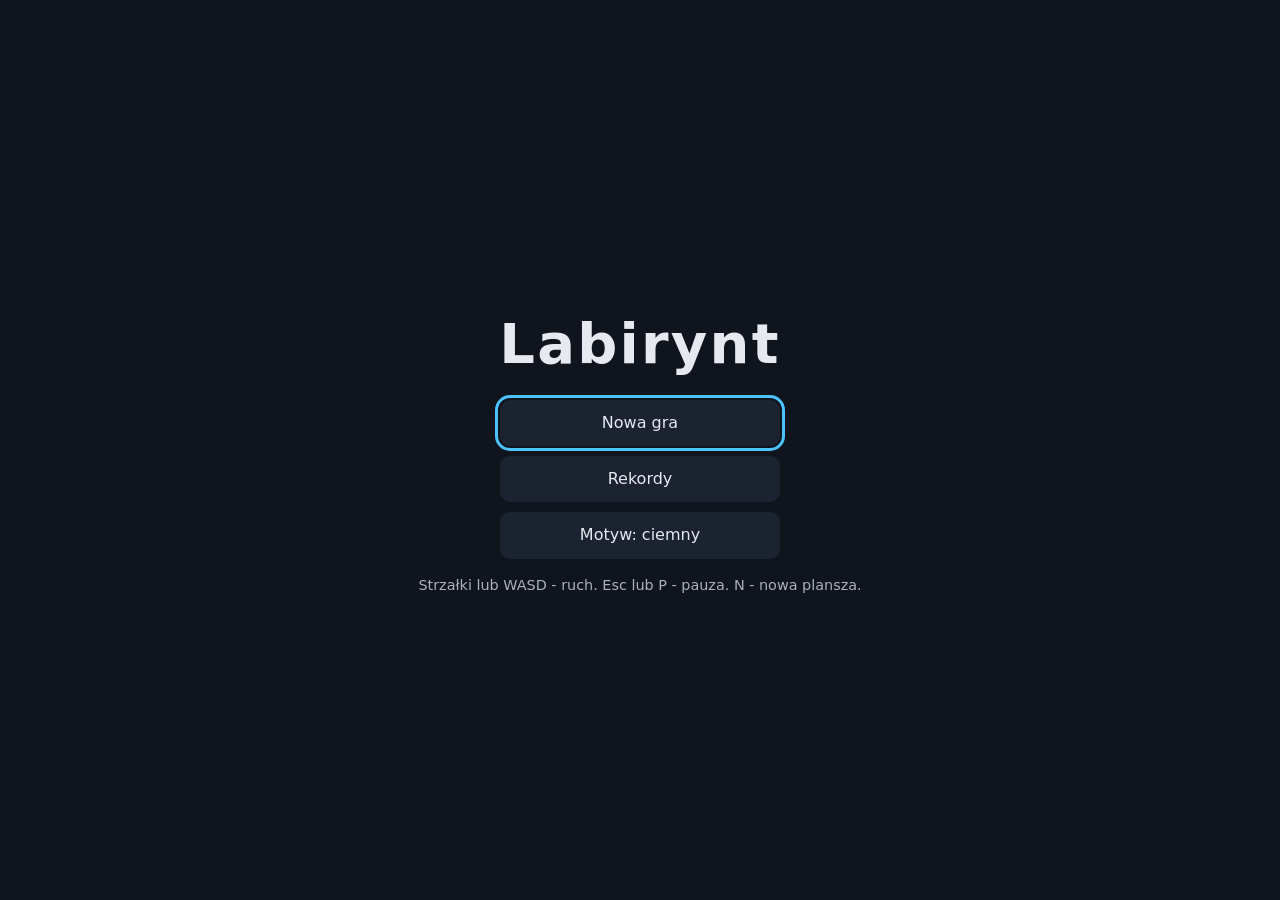
==== index.html @ 3259870e "Zaimplementuj grę Labirynt według specyfikacji Czysty JavaScript i Canvas 2D, bez zależności i bez k" ====
<!DOCTYPE html>
<html lang="pl" data-theme="dark">
<head>
  <meta charset="utf-8">
  <meta name="viewport" content="width=device-width, initial-scale=1, viewport-fit=cover">
  <title>Labirynt</title>
  <link rel="stylesheet" href="css/style.css">
</head>
<body>
  <main class="app">
    <section class="screen" data-screen="menu">
      <h1 class="title">Labirynt</h1>
      <div class="menu">
        <button type="button" data-action="newGame" data-autofocus>Nowa gra</button>
        <button type="button" data-action="continue" id="continue-btn" hidden>Kontynuuj</button>
        <button type="button" data-action="records">Rekordy</button>
        <button type="button" data-action="toggleTheme" id="theme-btn">Motyw: ciemny</button>
      </div>
      <p class="hint">Strzałki lub WASD - ruch. Esc lub P - pauza. N - nowa plansza.</p>
    </section>

    <section class="screen" data-screen="game" hidden>
      <header class="hud">
        <span>Poziom <strong id="hud-level">1</strong></span>
        <span>Czas <strong id="hud-time">0:00.0</strong></span>
        <span>Ruchy <strong id="hud-moves">0</strong></span>
        <span class="hud-buttons">
          <button type="button" data-action="pause">Pauza</button>
          <button type="button" data-action="restart">Restart</button>
          <button type="button" data-action="newMaze">Nowa plansza</button>
        </span>
      </header>
      <div class="board-wrap" id="board-wrap">
        <canvas id="board" aria-label="Plansza labiryntu"></canvas>
        <div class="overlay" id="pause-overlay" hidden>
          <p class="overlay-title">Pauza</p>
          <button type="button" data-action="resume" id="resume-btn">Wznów</button>
          <button type="button" data-action="menu">Menu</button>
        </div>
      </div>
      <div class="dpad" id="dpad" aria-hidden="true">
        <button type="button" tabindex="-1" data-dir="up" class="dpad-up">&#9650;</button>
        <button type="button" tabindex="-1" data-dir="left" class="dpad-left">&#9664;</button>
        <button type="button" tabindex="-1" data-dir="down" class="dpad-down">&#9660;</button>
        <button type="button" tabindex="-1" data-dir="right" class="dpad-right">&#9654;</button>
      </div>
    </section>

    <section class="screen" data-screen="done" hidden>
      <h2>Poziom <span id="done-level">1</span> ukończony</h2>
      <dl class="stats">
        <dt>Czas</dt>
        <dd id="done-time">0:00.0</dd>
        <dt>Ruchy</dt>
        <dd id="done-moves">0</dd>
      </dl>
      <p class="record" id="done-record" hidden></p>
      <div class="menu">
        <button type="button" data-action="next" data-autofocus>Dalej</button>
        <button type="button" data-action="menu">Menu</button>
      </div>
    </section>

    <section class="screen" data-screen="records" hidden>
      <h2>Rekordy</h2>
      <table class="records" id="records-table" hidden>
        <thead>
          <tr><th>Poziom</th><th>Najlepszy czas</th><th>Najmniej ruchów</th></tr>
        </thead>
        <tbody id="records-body"></tbody>
      </table>
      <p class="hint" id="records-empty">Brak rekordów.</p>
      <div class="menu">
        <button type="button" data-action="back" data-autofocus>Wróć</button>
        <button type="button" data-action="clearRecords">Wyczyść rekordy</button>
      </div>
    </section>
  </main>

  <script src="js/rng.js"></script>
  <script src="js/maze.js"></script>
  <script src="js/game.js"></script>
  <script src="js/storage.js"></script>
  <script src="js/input.js"></script>
  <script src="js/render.js"></script>
  <script src="js/ui.js"></script>
  <script src="js/main.js"></script>
</body>
</html>
---- css/style.css ----
:root {
  --bg: #10141c;
  --fg: #e6e9ef;
  --muted: #a9b1c1;
  --accent: #4cc2ff;
  --panel: #1b2230;
  --overlay: rgba(16, 20, 28, 0.88);
}

:root[data-theme="light"] {
  --bg: #f7f7f4;
  --fg: #1d2330;
  --muted: #4a5263;
  --accent: #0a66c2;
  --panel: #e7e8e3;
  --overlay: rgba(247, 247, 244, 0.92);
}

* {
  box-sizing: border-box;
}

[hidden] {
  display: none !important;
}

html,
body {
  margin: 0;
  height: 100%;
}

body {
  background: var(--bg);
  color: var(--fg);
  font: 16px/1.4 system-ui, -apple-system, "Segoe UI", Roboto, sans-serif;
  overflow: hidden;
  -webkit-user-select: none;
  user-select: none;
  -webkit-tap-highlight-color: transparent;
}

.app {
  height: 100vh;
  height: 100dvh;
  padding: 12px;
  display: flex;
  flex-direction: column;
}

.screen {
  flex: 1;
  min-height: 0;
  display: flex;
  flex-direction: column;
  align-items: center;
  justify-content: center;
  gap: 16px;
}

.title {
  margin: 0;
  font-size: clamp(2rem, 9vw, 3.5rem);
  letter-spacing: 0.04em;
}

h2 {
  margin: 0;
}

.menu {
  display: flex;
  flex-direction: column;
  gap: 10px;
  width: min(280px, 100%);
}

button {
  font: inherit;
  color: var(--fg);
  background: var(--panel);
  border: 2px solid transparent;
  border-radius: 10px;
  padding: 10px 16px;
  cursor: pointer;
}

button:hover {
  border-color: var(--muted);
}

button:focus-visible {
  outline: 3px solid var(--accent);
  outline-offset: 2px;
}

.hint {
  margin: 0;
  color: var(--muted);
  font-size: 0.9rem;
  text-align: center;
}

.screen[data-screen="game"] {
  justify-content: flex-start;
  gap: 8px;
}

.hud {
  width: 100%;
  display: flex;
  flex-wrap: wrap;
  align-items: center;
  justify-content: space-between;
  gap: 6px 14px;
  font-variant-numeric: tabular-nums;
}

.hud-buttons {
  display: flex;
  gap: 6px;
}

.hud-buttons button {
  padding: 6px 10px;
  font-size: 0.9rem;
}

.board-wrap {
  position: relative;
  flex: 1;
  min-height: 0;
  width: 100%;
  display: flex;
  align-items: center;
  justify-content: center;
}

#board {
  display: block;
  touch-action: none;
}

.board-error {
  max-width: 32ch;
  text-align: center;
  color: var(--muted);
}

.overlay {
  position: absolute;
  inset: 0;
  display: flex;
  flex-direction: column;
  align-items: center;
  justify-content: center;
  gap: 10px;
  background: var(--overlay);
}

.overlay-title {
  margin: 0 0 6px;
  font-size: 1.6rem;
  font-weight: 700;
}

.dpad {
  display: none;
  grid-template-columns: repeat(3, 64px);
  grid-template-rows: repeat(2, 56px);
  gap: 6px;
  padding-bottom: env(safe-area-inset-bottom);
  touch-action: none;
}

.dpad button {
  padding: 0;
  font-size: 1.3rem;
}

.dpad-up { grid-column: 2; grid-row: 1; }
.dpad-left { grid-column: 1; grid-row: 2; }
.dpad-down { grid-column: 2; grid-row: 2; }
.dpad-right { grid-column: 3; grid-row: 2; }

@media (pointer: coarse) {
  .dpad {
    display: grid;
  }
}

.stats {
  display: grid;
  grid-template-columns: auto auto;
  gap: 4px 16px;
  margin: 0;
  font-size: 1.2rem;
  font-variant-numeric: tabular-nums;
}

.stats dt {
  color: var(--muted);
}

.stats dd {
  margin: 0;
  font-weight: 700;
}

.record {
  margin: 0;
  color: var(--accent);
  font-weight: 700;
}

.screen[data-screen="records"] {
  justify-content: flex-start;
  overflow-y: auto;
}

.records {
  border-collapse: collapse;
  font-variant-numeric: tabular-nums;
}

.records th,
.records td {
  padding: 6px 12px;
  text-align: right;
  border-bottom: 1px solid var(--panel);
}

.records th {
  color: var(--muted);
  font-weight: 600;
}

@media (prefers-reduced-motion: reduce) {
  * {
    transition: none !important;
    animation: none !important;
  }
}
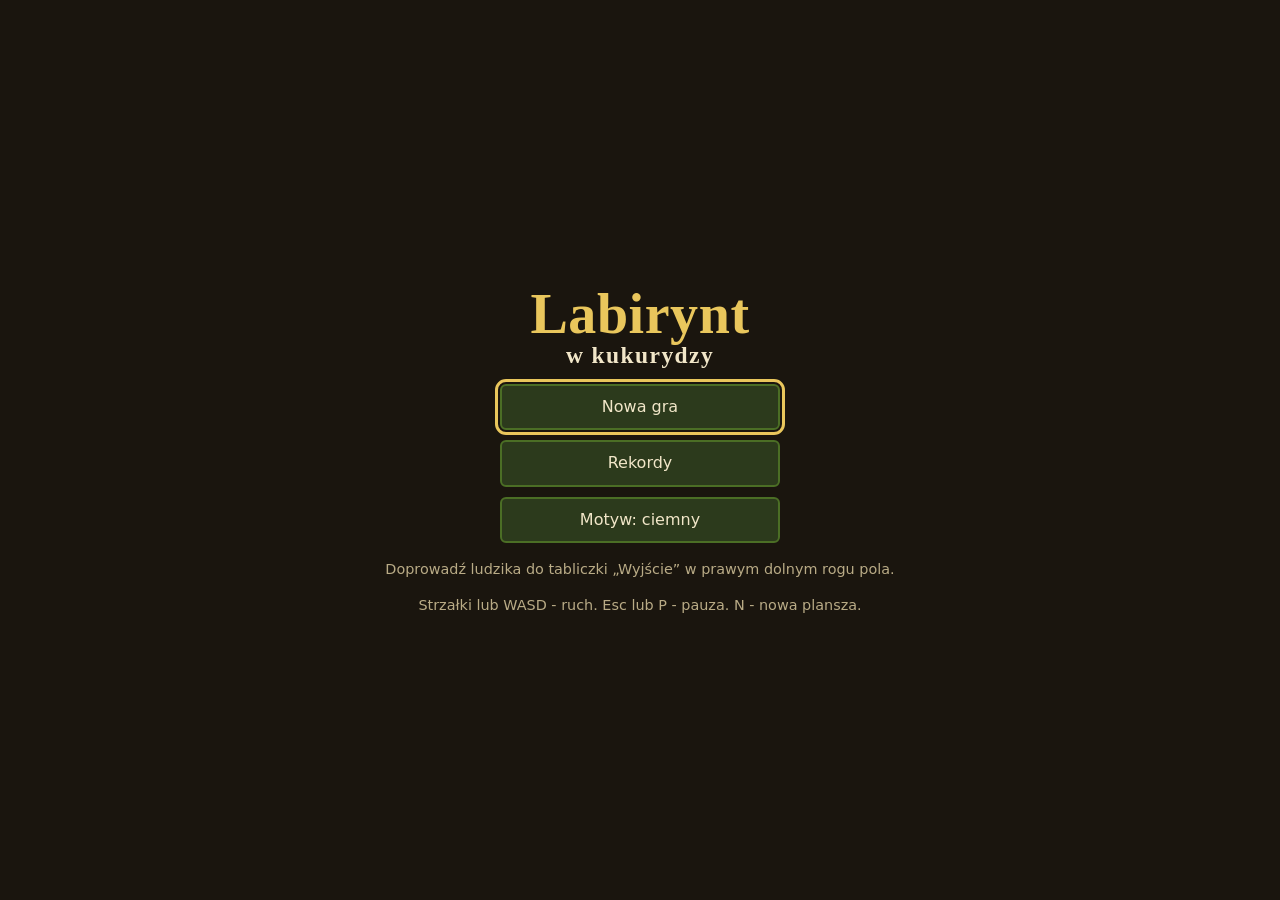
==== commit 82751004: "Labirynt w kukurydzy: pseudo-3D, tabliczka Wyjście i ludzik - ściany jako rzędy kukurydzy z ukosa (ł" ====
--- a/index.html
+++ b/index.html
@@ -3,19 +3,20 @@
 <head>
   <meta charset="utf-8">
   <meta name="viewport" content="width=device-width, initial-scale=1, viewport-fit=cover">
-  <title>Labirynt</title>
+  <title>Labirynt w kukurydzy</title>
   <link rel="stylesheet" href="css/style.css">
 </head>
 <body>
   <main class="app">
     <section class="screen" data-screen="menu">
-      <h1 class="title">Labirynt</h1>
+      <h1 class="title">Labirynt <small>w kukurydzy</small></h1>
       <div class="menu">
         <button type="button" data-action="newGame" data-autofocus>Nowa gra</button>
         <button type="button" data-action="continue" id="continue-btn" hidden>Kontynuuj</button>
         <button type="button" data-action="records">Rekordy</button>
         <button type="button" data-action="toggleTheme" id="theme-btn">Motyw: ciemny</button>
       </div>
+      <p class="hint">Doprowadź ludzika do tabliczki „Wyjście” w prawym dolnym rogu pola.</p>
       <p class="hint">Strzałki lub WASD - ruch. Esc lub P - pauza. N - nowa plansza.</p>
     </section>
 
@@ -31,7 +32,7 @@
         </span>
       </header>
       <div class="board-wrap" id="board-wrap">
-        <canvas id="board" aria-label="Plansza labiryntu"></canvas>
+        <canvas id="board" aria-label="Labirynt w kukurydzy. Wyjście jest w prawym dolnym rogu."></canvas>
         <div class="overlay" id="pause-overlay" hidden>
           <p class="overlay-title">Pauza</p>
           <button type="button" data-action="resume" id="resume-btn">Wznów</button>
--- a/css/style.css
+++ b/css/style.css
@@ -1,19 +1,23 @@
+/* Ciemny: wieczór na polu kukurydzy. Jasny: słoneczny dzień, słoma i zielone liście. */
 :root {
-  --bg: #10141c;
-  --fg: #e6e9ef;
-  --muted: #a9b1c1;
-  --accent: #4cc2ff;
-  --panel: #1b2230;
-  --overlay: rgba(16, 20, 28, 0.88);
+  --bg: #1a150e;
+  --fg: #f1e6c8;
+  --muted: #b9ab86;
+  --accent: #e9c65c;
+  --panel: #2c3a1c;
+  --panel-edge: #4b6e25;
+  --overlay: rgba(26, 21, 14, 0.88);
+  --display: "Rockwell", "Roboto Slab", "Clarendon", Georgia, serif;
 }
 
 :root[data-theme="light"] {
-  --bg: #f7f7f4;
-  --fg: #1d2330;
-  --muted: #4a5263;
-  --accent: #0a66c2;
-  --panel: #e7e8e3;
-  --overlay: rgba(247, 247, 244, 0.92);
+  --bg: #efe3c2;
+  --fg: #2a2110;
+  --muted: #5b4d2e;
+  --accent: #2e5a18;
+  --panel: #dccb98;
+  --panel-edge: #b39a5c;
+  --overlay: rgba(239, 227, 194, 0.92);
 }
 
 * {
@@ -60,12 +64,27 @@
 
 .title {
   margin: 0;
+  font-family: var(--display);
+  font-weight: 800;
   font-size: clamp(2rem, 9vw, 3.5rem);
-  letter-spacing: 0.04em;
-}
-
-h2 {
-  margin: 0;
+  line-height: 1.05;
+  letter-spacing: 0.01em;
+  text-align: center;
+  color: var(--accent);
+}
+
+.title small {
+  display: block;
+  font-size: 0.42em;
+  font-weight: 700;
+  letter-spacing: 0.06em;
+  color: var(--fg);
+}
+
+h2,
+.overlay-title {
+  margin: 0;
+  font-family: var(--display);
 }
 
 .menu {
@@ -79,14 +98,14 @@
   font: inherit;
   color: var(--fg);
   background: var(--panel);
-  border: 2px solid transparent;
-  border-radius: 10px;
+  border: 2px solid var(--panel-edge);
+  border-radius: 6px;
   padding: 10px 16px;
   cursor: pointer;
 }
 
 button:hover {
-  border-color: var(--muted);
+  border-color: var(--accent);
 }
 
 button:focus-visible {
@@ -159,7 +178,7 @@
 }
 
 .overlay-title {
-  margin: 0 0 6px;
+  margin-bottom: 6px;
   font-size: 1.6rem;
   font-weight: 700;
 }
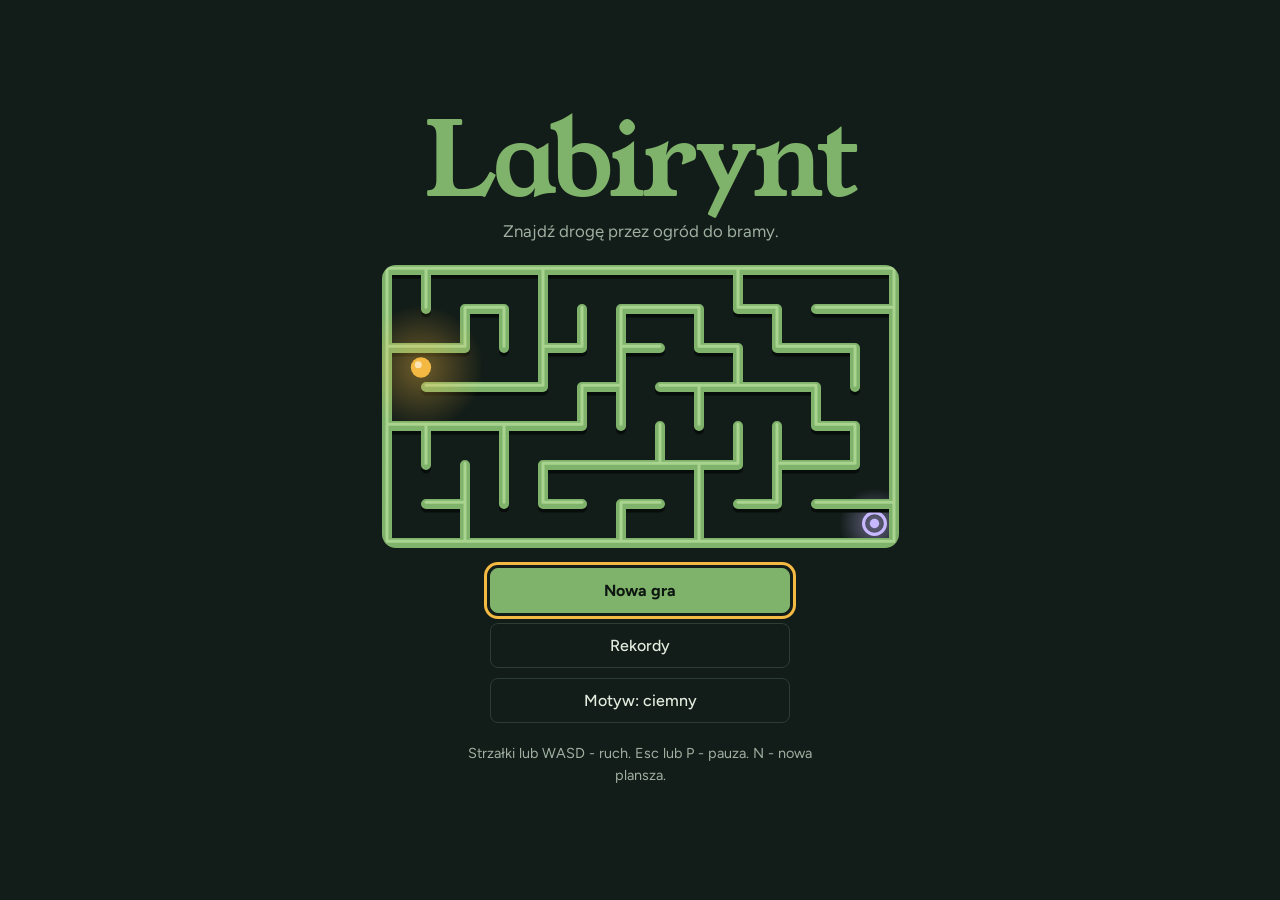
==== commit d548245a: "upiększanie" ====
--- a/index.html
+++ b/index.html
@@ -3,28 +3,35 @@
 <head>
   <meta charset="utf-8">
   <meta name="viewport" content="width=device-width, initial-scale=1, viewport-fit=cover">
-  <title>Labirynt w kukurydzy</title>
+  <title>Labirynt</title>
+  <meta name="theme-color" content="#121c18">
+  <link rel="preconnect" href="https://fonts.googleapis.com">
+  <link rel="preconnect" href="https://fonts.gstatic.com" crossorigin>
+  <link rel="stylesheet" href="https://fonts.googleapis.com/css2?family=Young+Serif&family=Figtree:wght@400;500;700&display=swap">
   <link rel="stylesheet" href="css/style.css">
 </head>
 <body>
   <main class="app">
     <section class="screen" data-screen="menu">
-      <h1 class="title">Labirynt <small>w kukurydzy</small></h1>
+      <h1 class="title">Labirynt</h1>
+      <p class="tagline">Znajdź drogę przez ogród do bramy.</p>
+      <div class="hero-wrap">
+        <canvas id="hero" aria-hidden="true"></canvas>
+      </div>
       <div class="menu">
-        <button type="button" data-action="newGame" data-autofocus>Nowa gra</button>
+        <button type="button" class="primary" data-action="newGame" data-autofocus>Nowa gra</button>
         <button type="button" data-action="continue" id="continue-btn" hidden>Kontynuuj</button>
         <button type="button" data-action="records">Rekordy</button>
         <button type="button" data-action="toggleTheme" id="theme-btn">Motyw: ciemny</button>
       </div>
-      <p class="hint">Doprowadź ludzika do tabliczki „Wyjście” w prawym dolnym rogu pola.</p>
       <p class="hint">Strzałki lub WASD - ruch. Esc lub P - pauza. N - nowa plansza.</p>
     </section>
 
     <section class="screen" data-screen="game" hidden>
       <header class="hud">
-        <span>Poziom <strong id="hud-level">1</strong></span>
-        <span>Czas <strong id="hud-time">0:00.0</strong></span>
-        <span>Ruchy <strong id="hud-moves">0</strong></span>
+        <span class="hud-stat">Poziom <strong id="hud-level">1</strong></span>
+        <span class="hud-stat">Czas <strong id="hud-time">0:00.0</strong></span>
+        <span class="hud-stat">Ruchy <strong id="hud-moves">0</strong></span>
         <span class="hud-buttons">
           <button type="button" data-action="pause">Pauza</button>
           <button type="button" data-action="restart">Restart</button>
@@ -32,10 +39,10 @@
         </span>
       </header>
       <div class="board-wrap" id="board-wrap">
-        <canvas id="board" aria-label="Labirynt w kukurydzy. Wyjście jest w prawym dolnym rogu."></canvas>
+        <canvas id="board" aria-label="Plansza labiryntu"></canvas>
         <div class="overlay" id="pause-overlay" hidden>
           <p class="overlay-title">Pauza</p>
-          <button type="button" data-action="resume" id="resume-btn">Wznów</button>
+          <button type="button" class="primary" data-action="resume" id="resume-btn">Wznów</button>
           <button type="button" data-action="menu">Menu</button>
         </div>
       </div>
@@ -57,7 +64,7 @@
       </dl>
       <p class="record" id="done-record" hidden></p>
       <div class="menu">
-        <button type="button" data-action="next" data-autofocus>Dalej</button>
+        <button type="button" class="primary" data-action="next" data-autofocus>Dalej</button>
         <button type="button" data-action="menu">Menu</button>
       </div>
     </section>
@@ -84,6 +91,7 @@
   <script src="js/storage.js"></script>
   <script src="js/input.js"></script>
   <script src="js/render.js"></script>
+  <script src="js/hero.js"></script>
   <script src="js/ui.js"></script>
   <script src="js/main.js"></script>
 </body>
--- a/css/style.css
+++ b/css/style.css
@@ -1,23 +1,34 @@
-/* Ciemny: wieczór na polu kukurydzy. Jasny: słoneczny dzień, słoma i zielone liście. */
+/* Ogród nocą (domyślnie) i ogród za dnia. Kolory planszy są w js/render.js (THEMES) i muszą się zgadzać. */
 :root {
-  --bg: #1a150e;
-  --fg: #f1e6c8;
-  --muted: #b9ab86;
-  --accent: #e9c65c;
-  --panel: #2c3a1c;
-  --panel-edge: #4b6e25;
-  --overlay: rgba(26, 21, 14, 0.88);
-  --display: "Rockwell", "Roboto Slab", "Clarendon", Georgia, serif;
+  --ground: #121c18;
+  --ground-raised: #1a2822;
+  --hedge: #7fb26a;
+  --hedge-deep: #3d5c34;
+  --fg: #e4ecdf;
+  --muted: #9fb0a2;
+  --lantern: #f4b942;
+  --moon: #c8b8ff;
+  --line: #2c3d34;
+  --overlay: rgba(10, 16, 13, 0.82);
+  --on-hedge: #0d1611;
+  --display: "Young Serif", Georgia, "Times New Roman", serif;
+  --text: "Figtree", system-ui, -apple-system, "Segoe UI", Roboto, sans-serif;
+  color-scheme: dark;
 }
 
 :root[data-theme="light"] {
-  --bg: #efe3c2;
-  --fg: #2a2110;
-  --muted: #5b4d2e;
-  --accent: #2e5a18;
-  --panel: #dccb98;
-  --panel-edge: #b39a5c;
-  --overlay: rgba(239, 227, 194, 0.92);
+  --ground: #dcd8c8;
+  --ground-raised: #e8e5d8;
+  --hedge: #2e5530;
+  --hedge-deep: #9fb596;
+  --fg: #1c2a1e;
+  --muted: #4f5c4f;
+  --lantern: #a34e00;
+  --moon: #5b3fa8;
+  --line: #bdb8a4;
+  --overlay: rgba(220, 216, 200, 0.86);
+  --on-hedge: #f1efe4;
+  color-scheme: light;
 }
 
 * {
@@ -35,9 +46,9 @@
 }
 
 body {
-  background: var(--bg);
+  background: var(--ground);
   color: var(--fg);
-  font: 16px/1.4 system-ui, -apple-system, "Segoe UI", Roboto, sans-serif;
+  font: 16px/1.5 var(--text);
   overflow: hidden;
   -webkit-user-select: none;
   user-select: none;
@@ -47,7 +58,7 @@
 .app {
   height: 100vh;
   height: 100dvh;
-  padding: 12px;
+  padding: 12px 16px;
   display: flex;
   flex-direction: column;
 }
@@ -59,70 +70,102 @@
   flex-direction: column;
   align-items: center;
   justify-content: center;
-  gap: 16px;
-}
+  gap: 20px;
+}
+
+/* Menu */
 
 .title {
   margin: 0;
-  font-family: var(--display);
-  font-weight: 800;
-  font-size: clamp(2rem, 9vw, 3.5rem);
-  line-height: 1.05;
-  letter-spacing: 0.01em;
-  text-align: center;
-  color: var(--accent);
-}
-
-.title small {
+  font: 400 clamp(3.2rem, 14vw, 6.5rem) / 0.9 var(--display);
+  letter-spacing: -0.03em;
+  color: var(--hedge);
+}
+
+.tagline {
+  margin: -8px 0 0;
+  color: var(--muted);
+  font-size: 1.05rem;
+  text-align: center;
+}
+
+.hero-wrap {
+  width: min(520px, 100%);
+  display: flex;
+  justify-content: center;
+}
+
+#hero {
   display: block;
-  font-size: 0.42em;
-  font-weight: 700;
-  letter-spacing: 0.06em;
-  color: var(--fg);
-}
-
-h2,
-.overlay-title {
-  margin: 0;
-  font-family: var(--display);
+  border-radius: 14px;
+}
+
+h2 {
+  margin: 0;
+  font: 400 clamp(1.8rem, 7vw, 2.8rem) / 1.1 var(--display);
+  letter-spacing: -0.01em;
+  text-align: center;
 }
 
 .menu {
   display: flex;
   flex-direction: column;
   gap: 10px;
-  width: min(280px, 100%);
-}
+  width: min(300px, 100%);
+}
+
+/* Przyciski: główna akcja to żywopłot, pozostałe są obrysem ścieżki. */
 
 button {
-  font: inherit;
+  font: 500 1rem/1.2 var(--text);
   color: var(--fg);
-  background: var(--panel);
-  border: 2px solid var(--panel-edge);
-  border-radius: 6px;
-  padding: 10px 16px;
+  background: transparent;
+  border: 1.5px solid var(--line);
+  border-radius: 8px;
+  padding: 12px 18px;
   cursor: pointer;
+  transition: background-color 120ms, border-color 120ms;
 }
 
 button:hover {
-  border-color: var(--accent);
+  border-color: var(--hedge);
+  background: var(--ground-raised);
+}
+
+button:active {
+  transform: translateY(1px);
+}
+
+button.primary {
+  background: var(--hedge);
+  border-color: var(--hedge);
+  color: var(--on-hedge);
+  font-weight: 700;
+}
+
+button.primary:hover {
+  background: var(--fg);
+  border-color: var(--fg);
 }
 
 button:focus-visible {
-  outline: 3px solid var(--accent);
-  outline-offset: 2px;
+  outline: 3px solid var(--lantern);
+  outline-offset: 3px;
 }
 
 .hint {
   margin: 0;
+  max-width: 44ch;
   color: var(--muted);
   font-size: 0.9rem;
   text-align: center;
 }
+
+/* Gra */
 
 .screen[data-screen="game"] {
   justify-content: flex-start;
-  gap: 8px;
+  gap: 10px;
 }
 
 .hud {
@@ -130,19 +173,36 @@
   display: flex;
   flex-wrap: wrap;
   align-items: center;
-  justify-content: space-between;
-  gap: 6px 14px;
+  gap: 8px 28px;
+  padding-bottom: 10px;
+  border-bottom: 1px solid var(--line);
+}
+
+.hud-stat {
+  display: flex;
+  align-items: baseline;
+  gap: 8px;
+  color: var(--muted);
+  font-size: 0.9rem;
+}
+
+.hud-stat strong {
+  color: var(--fg);
+  font-size: 1.35rem;
+  font-weight: 700;
   font-variant-numeric: tabular-nums;
 }
 
 .hud-buttons {
   display: flex;
   gap: 6px;
+  margin-left: auto;
 }
 
 .hud-buttons button {
-  padding: 6px 10px;
+  padding: 7px 12px;
   font-size: 0.9rem;
+  white-space: nowrap;
 }
 
 .board-wrap {
@@ -158,6 +218,7 @@
 #board {
   display: block;
   touch-action: none;
+  border-radius: 10px;
 }
 
 .board-error {
@@ -175,26 +236,34 @@
   justify-content: center;
   gap: 10px;
   background: var(--overlay);
+  -webkit-backdrop-filter: blur(3px);
+  backdrop-filter: blur(3px);
+}
+
+.overlay button {
+  width: min(220px, 80%);
 }
 
 .overlay-title {
-  margin-bottom: 6px;
-  font-size: 1.6rem;
-  font-weight: 700;
+  margin: 0 0 10px;
+  font: 400 2.6rem/1 var(--display);
 }
 
 .dpad {
   display: none;
   grid-template-columns: repeat(3, 64px);
-  grid-template-rows: repeat(2, 56px);
-  gap: 6px;
+  grid-template-rows: repeat(2, 58px);
+  gap: 8px;
   padding-bottom: env(safe-area-inset-bottom);
   touch-action: none;
 }
 
 .dpad button {
   padding: 0;
-  font-size: 1.3rem;
+  font-size: 1.2rem;
+  color: var(--hedge);
+  background: var(--ground-raised);
+  border-radius: 14px;
 }
 
 .dpad-up { grid-column: 2; grid-row: 1; }
@@ -208,32 +277,63 @@
   }
 }
 
+@media (max-width: 560px) {
+  .hud {
+    gap: 6px 18px;
+  }
+
+  .hud-buttons {
+    width: 100%;
+    margin-left: 0;
+  }
+
+  .hud-buttons button {
+    flex: 1;
+    padding: 7px 8px;
+  }
+}
+
+/* Koniec poziomu */
+
+.screen[data-screen="done"] h2 {
+  color: var(--hedge);
+}
+
 .stats {
   display: grid;
-  grid-template-columns: auto auto;
-  gap: 4px 16px;
-  margin: 0;
-  font-size: 1.2rem;
+  grid-template-columns: repeat(2, minmax(110px, auto));
+  gap: 0 40px;
+  margin: 0;
+  text-align: center;
+}
+
+.stats dt {
+  grid-row: 2;
+  color: var(--muted);
+  font-size: 0.95rem;
+}
+
+.stats dd {
+  grid-row: 1;
+  margin: 0;
+  font: 700 clamp(2rem, 9vw, 2.8rem)/1.1 var(--text);
   font-variant-numeric: tabular-nums;
 }
 
-.stats dt {
-  color: var(--muted);
-}
-
-.stats dd {
-  margin: 0;
+.record {
+  margin: 0;
+  padding: 6px 14px;
+  border: 1.5px solid var(--lantern);
+  border-radius: 999px;
+  color: var(--lantern);
   font-weight: 700;
 }
 
-.record {
-  margin: 0;
-  color: var(--accent);
-  font-weight: 700;
-}
+/* Rekordy */
 
 .screen[data-screen="records"] {
   justify-content: flex-start;
+  padding-top: 8vh;
   overflow-y: auto;
 }
 
@@ -244,14 +344,27 @@
 
 .records th,
 .records td {
-  padding: 6px 12px;
+  padding: 8px 16px;
   text-align: right;
-  border-bottom: 1px solid var(--panel);
+  border-bottom: 1px solid var(--line);
+}
+
+.records td:first-child {
+  font-family: var(--display);
+  color: var(--hedge);
+  text-align: center;
 }
 
 .records th {
   color: var(--muted);
-  font-weight: 600;
+  font-size: 0.9rem;
+  font-weight: 500;
+}
+
+@media (max-height: 640px) {
+  .hero-wrap {
+    display: none;
+  }
 }
 
 @media (prefers-reduced-motion: reduce) {
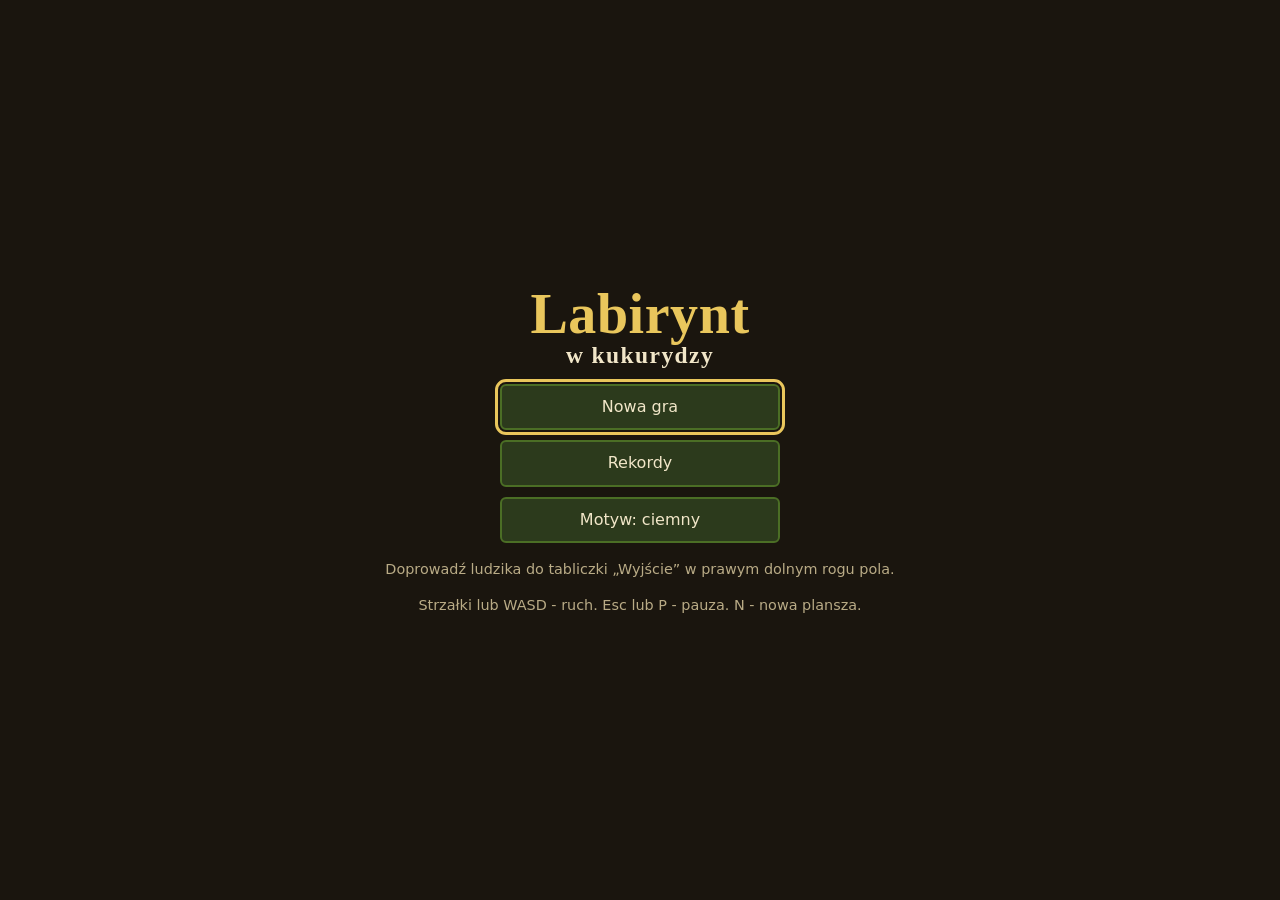
==== commit c3c7ec76: "Merge aa25408dffe43a2ec1a8b2bc0796dd77850a62fe into 5ee5128ae0d58d50395a821f2440c2cb0498380a" ====
--- a/index.html
+++ b/index.html
@@ -3,35 +3,28 @@
 <head>
   <meta charset="utf-8">
   <meta name="viewport" content="width=device-width, initial-scale=1, viewport-fit=cover">
-  <title>Labirynt</title>
-  <meta name="theme-color" content="#121c18">
-  <link rel="preconnect" href="https://fonts.googleapis.com">
-  <link rel="preconnect" href="https://fonts.gstatic.com" crossorigin>
-  <link rel="stylesheet" href="https://fonts.googleapis.com/css2?family=Young+Serif&family=Figtree:wght@400;500;700&display=swap">
+  <title>Labirynt w kukurydzy</title>
   <link rel="stylesheet" href="css/style.css">
 </head>
 <body>
   <main class="app">
     <section class="screen" data-screen="menu">
-      <h1 class="title">Labirynt</h1>
-      <p class="tagline">Znajdź drogę przez ogród do bramy.</p>
-      <div class="hero-wrap">
-        <canvas id="hero" aria-hidden="true"></canvas>
-      </div>
+      <h1 class="title">Labirynt <small>w kukurydzy</small></h1>
       <div class="menu">
-        <button type="button" class="primary" data-action="newGame" data-autofocus>Nowa gra</button>
+        <button type="button" data-action="newGame" data-autofocus>Nowa gra</button>
         <button type="button" data-action="continue" id="continue-btn" hidden>Kontynuuj</button>
         <button type="button" data-action="records">Rekordy</button>
         <button type="button" data-action="toggleTheme" id="theme-btn">Motyw: ciemny</button>
       </div>
+      <p class="hint">Doprowadź ludzika do tabliczki „Wyjście” w prawym dolnym rogu pola.</p>
       <p class="hint">Strzałki lub WASD - ruch. Esc lub P - pauza. N - nowa plansza.</p>
     </section>
 
     <section class="screen" data-screen="game" hidden>
       <header class="hud">
-        <span class="hud-stat">Poziom <strong id="hud-level">1</strong></span>
-        <span class="hud-stat">Czas <strong id="hud-time">0:00.0</strong></span>
-        <span class="hud-stat">Ruchy <strong id="hud-moves">0</strong></span>
+        <span>Poziom <strong id="hud-level">1</strong></span>
+        <span>Czas <strong id="hud-time">0:00.0</strong></span>
+        <span>Ruchy <strong id="hud-moves">0</strong></span>
         <span class="hud-buttons">
           <button type="button" data-action="pause">Pauza</button>
           <button type="button" data-action="restart">Restart</button>
@@ -39,10 +32,10 @@
         </span>
       </header>
       <div class="board-wrap" id="board-wrap">
-        <canvas id="board" aria-label="Plansza labiryntu"></canvas>
+        <canvas id="board" aria-label="Labirynt w kukurydzy. Wyjście jest w prawym dolnym rogu."></canvas>
         <div class="overlay" id="pause-overlay" hidden>
           <p class="overlay-title">Pauza</p>
-          <button type="button" class="primary" data-action="resume" id="resume-btn">Wznów</button>
+          <button type="button" data-action="resume" id="resume-btn">Wznów</button>
           <button type="button" data-action="menu">Menu</button>
         </div>
       </div>
@@ -64,7 +57,7 @@
       </dl>
       <p class="record" id="done-record" hidden></p>
       <div class="menu">
-        <button type="button" class="primary" data-action="next" data-autofocus>Dalej</button>
+        <button type="button" data-action="next" data-autofocus>Dalej</button>
         <button type="button" data-action="menu">Menu</button>
       </div>
     </section>
@@ -91,7 +84,6 @@
   <script src="js/storage.js"></script>
   <script src="js/input.js"></script>
   <script src="js/render.js"></script>
-  <script src="js/hero.js"></script>
   <script src="js/ui.js"></script>
   <script src="js/main.js"></script>
 </body>
--- a/css/style.css
+++ b/css/style.css
@@ -1,34 +1,23 @@
-/* Ogród nocą (domyślnie) i ogród za dnia. Kolory planszy są w js/render.js (THEMES) i muszą się zgadzać. */
+/* Ciemny: wieczór na polu kukurydzy. Jasny: słoneczny dzień, słoma i zielone liście. */
 :root {
-  --ground: #121c18;
-  --ground-raised: #1a2822;
-  --hedge: #7fb26a;
-  --hedge-deep: #3d5c34;
-  --fg: #e4ecdf;
-  --muted: #9fb0a2;
-  --lantern: #f4b942;
-  --moon: #c8b8ff;
-  --line: #2c3d34;
-  --overlay: rgba(10, 16, 13, 0.82);
-  --on-hedge: #0d1611;
-  --display: "Young Serif", Georgia, "Times New Roman", serif;
-  --text: "Figtree", system-ui, -apple-system, "Segoe UI", Roboto, sans-serif;
-  color-scheme: dark;
+  --bg: #1a150e;
+  --fg: #f1e6c8;
+  --muted: #b9ab86;
+  --accent: #e9c65c;
+  --panel: #2c3a1c;
+  --panel-edge: #4b6e25;
+  --overlay: rgba(26, 21, 14, 0.88);
+  --display: "Rockwell", "Roboto Slab", "Clarendon", Georgia, serif;
 }
 
 :root[data-theme="light"] {
-  --ground: #dcd8c8;
-  --ground-raised: #e8e5d8;
-  --hedge: #2e5530;
-  --hedge-deep: #9fb596;
-  --fg: #1c2a1e;
-  --muted: #4f5c4f;
-  --lantern: #a34e00;
-  --moon: #5b3fa8;
-  --line: #bdb8a4;
-  --overlay: rgba(220, 216, 200, 0.86);
-  --on-hedge: #f1efe4;
-  color-scheme: light;
+  --bg: #efe3c2;
+  --fg: #2a2110;
+  --muted: #5b4d2e;
+  --accent: #2e5a18;
+  --panel: #dccb98;
+  --panel-edge: #b39a5c;
+  --overlay: rgba(239, 227, 194, 0.92);
 }
 
 * {
@@ -46,9 +35,9 @@
 }
 
 body {
-  background: var(--ground);
+  background: var(--bg);
   color: var(--fg);
-  font: 16px/1.5 var(--text);
+  font: 16px/1.4 system-ui, -apple-system, "Segoe UI", Roboto, sans-serif;
   overflow: hidden;
   -webkit-user-select: none;
   user-select: none;
@@ -58,7 +47,7 @@
 .app {
   height: 100vh;
   height: 100dvh;
-  padding: 12px 16px;
+  padding: 12px;
   display: flex;
   flex-direction: column;
 }
@@ -70,102 +59,70 @@
   flex-direction: column;
   align-items: center;
   justify-content: center;
-  gap: 20px;
-}
-
-/* Menu */
+  gap: 16px;
+}
 
 .title {
   margin: 0;
-  font: 400 clamp(3.2rem, 14vw, 6.5rem) / 0.9 var(--display);
-  letter-spacing: -0.03em;
-  color: var(--hedge);
-}
-
-.tagline {
-  margin: -8px 0 0;
-  color: var(--muted);
-  font-size: 1.05rem;
+  font-family: var(--display);
+  font-weight: 800;
+  font-size: clamp(2rem, 9vw, 3.5rem);
+  line-height: 1.05;
+  letter-spacing: 0.01em;
   text-align: center;
-}
-
-.hero-wrap {
-  width: min(520px, 100%);
-  display: flex;
-  justify-content: center;
-}
-
-#hero {
+  color: var(--accent);
+}
+
+.title small {
   display: block;
-  border-radius: 14px;
-}
-
-h2 {
-  margin: 0;
-  font: 400 clamp(1.8rem, 7vw, 2.8rem) / 1.1 var(--display);
-  letter-spacing: -0.01em;
-  text-align: center;
+  font-size: 0.42em;
+  font-weight: 700;
+  letter-spacing: 0.06em;
+  color: var(--fg);
+}
+
+h2,
+.overlay-title {
+  margin: 0;
+  font-family: var(--display);
 }
 
 .menu {
   display: flex;
   flex-direction: column;
   gap: 10px;
-  width: min(300px, 100%);
-}
-
-/* Przyciski: główna akcja to żywopłot, pozostałe są obrysem ścieżki. */
+  width: min(280px, 100%);
+}
 
 button {
-  font: 500 1rem/1.2 var(--text);
+  font: inherit;
   color: var(--fg);
-  background: transparent;
-  border: 1.5px solid var(--line);
-  border-radius: 8px;
-  padding: 12px 18px;
+  background: var(--panel);
+  border: 2px solid var(--panel-edge);
+  border-radius: 6px;
+  padding: 10px 16px;
   cursor: pointer;
-  transition: background-color 120ms, border-color 120ms;
 }
 
 button:hover {
-  border-color: var(--hedge);
-  background: var(--ground-raised);
-}
-
-button:active {
-  transform: translateY(1px);
-}
-
-button.primary {
-  background: var(--hedge);
-  border-color: var(--hedge);
-  color: var(--on-hedge);
-  font-weight: 700;
-}
-
-button.primary:hover {
-  background: var(--fg);
-  border-color: var(--fg);
+  border-color: var(--accent);
 }
 
 button:focus-visible {
-  outline: 3px solid var(--lantern);
-  outline-offset: 3px;
+  outline: 3px solid var(--accent);
+  outline-offset: 2px;
 }
 
 .hint {
   margin: 0;
-  max-width: 44ch;
   color: var(--muted);
   font-size: 0.9rem;
   text-align: center;
 }
 
-/* Gra */
-
 .screen[data-screen="game"] {
   justify-content: flex-start;
-  gap: 10px;
+  gap: 8px;
 }
 
 .hud {
@@ -173,36 +130,19 @@
   display: flex;
   flex-wrap: wrap;
   align-items: center;
-  gap: 8px 28px;
-  padding-bottom: 10px;
-  border-bottom: 1px solid var(--line);
-}
-
-.hud-stat {
-  display: flex;
-  align-items: baseline;
-  gap: 8px;
-  color: var(--muted);
+  justify-content: space-between;
+  gap: 6px 14px;
+  font-variant-numeric: tabular-nums;
+}
+
+.hud-buttons {
+  display: flex;
+  gap: 6px;
+}
+
+.hud-buttons button {
+  padding: 6px 10px;
   font-size: 0.9rem;
-}
-
-.hud-stat strong {
-  color: var(--fg);
-  font-size: 1.35rem;
-  font-weight: 700;
-  font-variant-numeric: tabular-nums;
-}
-
-.hud-buttons {
-  display: flex;
-  gap: 6px;
-  margin-left: auto;
-}
-
-.hud-buttons button {
-  padding: 7px 12px;
-  font-size: 0.9rem;
-  white-space: nowrap;
 }
 
 .board-wrap {
@@ -218,7 +158,6 @@
 #board {
   display: block;
   touch-action: none;
-  border-radius: 10px;
 }
 
 .board-error {
@@ -236,34 +175,26 @@
   justify-content: center;
   gap: 10px;
   background: var(--overlay);
-  -webkit-backdrop-filter: blur(3px);
-  backdrop-filter: blur(3px);
-}
-
-.overlay button {
-  width: min(220px, 80%);
 }
 
 .overlay-title {
-  margin: 0 0 10px;
-  font: 400 2.6rem/1 var(--display);
+  margin-bottom: 6px;
+  font-size: 1.6rem;
+  font-weight: 700;
 }
 
 .dpad {
   display: none;
   grid-template-columns: repeat(3, 64px);
-  grid-template-rows: repeat(2, 58px);
-  gap: 8px;
+  grid-template-rows: repeat(2, 56px);
+  gap: 6px;
   padding-bottom: env(safe-area-inset-bottom);
   touch-action: none;
 }
 
 .dpad button {
   padding: 0;
-  font-size: 1.2rem;
-  color: var(--hedge);
-  background: var(--ground-raised);
-  border-radius: 14px;
+  font-size: 1.3rem;
 }
 
 .dpad-up { grid-column: 2; grid-row: 1; }
@@ -277,63 +208,32 @@
   }
 }
 
-@media (max-width: 560px) {
-  .hud {
-    gap: 6px 18px;
-  }
-
-  .hud-buttons {
-    width: 100%;
-    margin-left: 0;
-  }
-
-  .hud-buttons button {
-    flex: 1;
-    padding: 7px 8px;
-  }
-}
-
-/* Koniec poziomu */
-
-.screen[data-screen="done"] h2 {
-  color: var(--hedge);
-}
-
 .stats {
   display: grid;
-  grid-template-columns: repeat(2, minmax(110px, auto));
-  gap: 0 40px;
-  margin: 0;
-  text-align: center;
+  grid-template-columns: auto auto;
+  gap: 4px 16px;
+  margin: 0;
+  font-size: 1.2rem;
+  font-variant-numeric: tabular-nums;
 }
 
 .stats dt {
-  grid-row: 2;
-  color: var(--muted);
-  font-size: 0.95rem;
+  color: var(--muted);
 }
 
 .stats dd {
-  grid-row: 1;
-  margin: 0;
-  font: 700 clamp(2rem, 9vw, 2.8rem)/1.1 var(--text);
-  font-variant-numeric: tabular-nums;
+  margin: 0;
+  font-weight: 700;
 }
 
 .record {
   margin: 0;
-  padding: 6px 14px;
-  border: 1.5px solid var(--lantern);
-  border-radius: 999px;
-  color: var(--lantern);
-  font-weight: 700;
-}
-
-/* Rekordy */
+  color: var(--accent);
+  font-weight: 700;
+}
 
 .screen[data-screen="records"] {
   justify-content: flex-start;
-  padding-top: 8vh;
   overflow-y: auto;
 }
 
@@ -344,27 +244,14 @@
 
 .records th,
 .records td {
-  padding: 8px 16px;
+  padding: 6px 12px;
   text-align: right;
-  border-bottom: 1px solid var(--line);
-}
-
-.records td:first-child {
-  font-family: var(--display);
-  color: var(--hedge);
-  text-align: center;
+  border-bottom: 1px solid var(--panel);
 }
 
 .records th {
   color: var(--muted);
-  font-size: 0.9rem;
-  font-weight: 500;
-}
-
-@media (max-height: 640px) {
-  .hero-wrap {
-    display: none;
-  }
+  font-weight: 600;
 }
 
 @media (prefers-reduced-motion: reduce) {
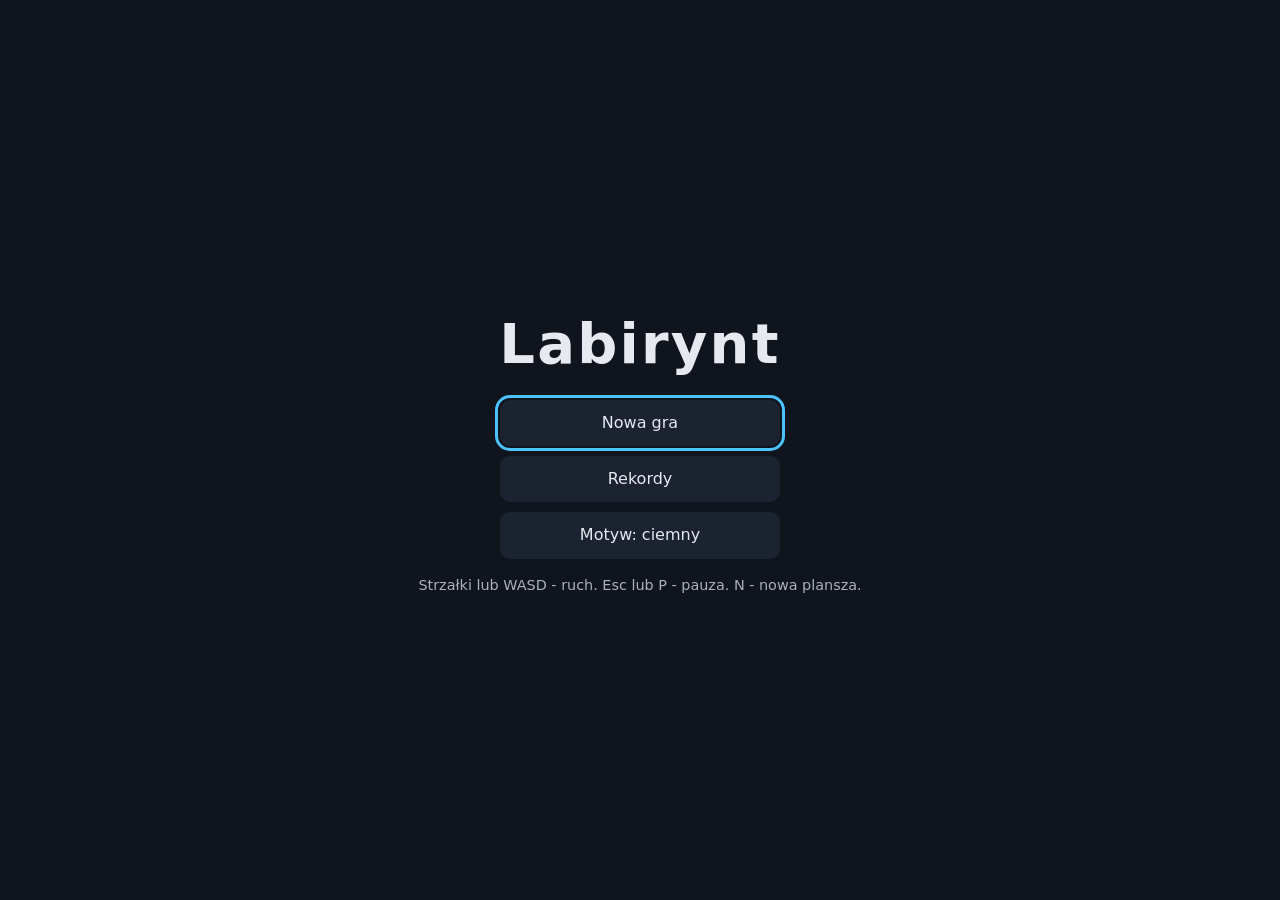
==== commit e9e21839: "Pokaż najkrótszą drogę i gwiazdki na koniec poziomu Ekran końca poziomu pokazuje długość najkrótszej" ====
--- a/index.html
+++ b/index.html
@@ -3,20 +3,19 @@
 <head>
   <meta charset="utf-8">
   <meta name="viewport" content="width=device-width, initial-scale=1, viewport-fit=cover">
-  <title>Labirynt w kukurydzy</title>
+  <title>Labirynt</title>
   <link rel="stylesheet" href="css/style.css">
 </head>
 <body>
   <main class="app">
     <section class="screen" data-screen="menu">
-      <h1 class="title">Labirynt <small>w kukurydzy</small></h1>
+      <h1 class="title">Labirynt</h1>
       <div class="menu">
         <button type="button" data-action="newGame" data-autofocus>Nowa gra</button>
         <button type="button" data-action="continue" id="continue-btn" hidden>Kontynuuj</button>
         <button type="button" data-action="records">Rekordy</button>
         <button type="button" data-action="toggleTheme" id="theme-btn">Motyw: ciemny</button>
       </div>
-      <p class="hint">Doprowadź ludzika do tabliczki „Wyjście” w prawym dolnym rogu pola.</p>
       <p class="hint">Strzałki lub WASD - ruch. Esc lub P - pauza. N - nowa plansza.</p>
     </section>
 
@@ -32,7 +31,7 @@
         </span>
       </header>
       <div class="board-wrap" id="board-wrap">
-        <canvas id="board" aria-label="Labirynt w kukurydzy. Wyjście jest w prawym dolnym rogu."></canvas>
+        <canvas id="board" aria-label="Plansza labiryntu"></canvas>
         <div class="overlay" id="pause-overlay" hidden>
           <p class="overlay-title">Pauza</p>
           <button type="button" data-action="resume" id="resume-btn">Wznów</button>
@@ -49,11 +48,14 @@
 
     <section class="screen" data-screen="done" hidden>
       <h2>Poziom <span id="done-level">1</span> ukończony</h2>
+      <p class="stars" id="done-stars" role="img" aria-label="Ocena: 3 z 3">★★★</p>
       <dl class="stats">
         <dt>Czas</dt>
         <dd id="done-time">0:00.0</dd>
         <dt>Ruchy</dt>
         <dd id="done-moves">0</dd>
+        <dt>Najkrótsza droga</dt>
+        <dd id="done-shortest">0</dd>
       </dl>
       <p class="record" id="done-record" hidden></p>
       <div class="menu">
--- a/css/style.css
+++ b/css/style.css
@@ -1,23 +1,21 @@
-/* Ciemny: wieczór na polu kukurydzy. Jasny: słoneczny dzień, słoma i zielone liście. */
 :root {
-  --bg: #1a150e;
-  --fg: #f1e6c8;
-  --muted: #b9ab86;
-  --accent: #e9c65c;
-  --panel: #2c3a1c;
-  --panel-edge: #4b6e25;
-  --overlay: rgba(26, 21, 14, 0.88);
-  --display: "Rockwell", "Roboto Slab", "Clarendon", Georgia, serif;
+  --bg: #10141c;
+  --fg: #e6e9ef;
+  --muted: #a9b1c1;
+  --accent: #4cc2ff;
+  --panel: #1b2230;
+  --overlay: rgba(16, 20, 28, 0.88);
+  --star: #f2c94c;
 }
 
 :root[data-theme="light"] {
-  --bg: #efe3c2;
-  --fg: #2a2110;
-  --muted: #5b4d2e;
-  --accent: #2e5a18;
-  --panel: #dccb98;
-  --panel-edge: #b39a5c;
-  --overlay: rgba(239, 227, 194, 0.92);
+  --bg: #f7f7f4;
+  --fg: #1d2330;
+  --muted: #4a5263;
+  --accent: #0a66c2;
+  --panel: #e7e8e3;
+  --overlay: rgba(247, 247, 244, 0.92);
+  --star: #9a6700;
 }
 
 * {
@@ -64,27 +62,12 @@
 
 .title {
   margin: 0;
-  font-family: var(--display);
-  font-weight: 800;
   font-size: clamp(2rem, 9vw, 3.5rem);
-  line-height: 1.05;
-  letter-spacing: 0.01em;
-  text-align: center;
-  color: var(--accent);
-}
-
-.title small {
-  display: block;
-  font-size: 0.42em;
-  font-weight: 700;
-  letter-spacing: 0.06em;
-  color: var(--fg);
-}
-
-h2,
-.overlay-title {
-  margin: 0;
-  font-family: var(--display);
+  letter-spacing: 0.04em;
+}
+
+h2 {
+  margin: 0;
 }
 
 .menu {
@@ -98,14 +81,14 @@
   font: inherit;
   color: var(--fg);
   background: var(--panel);
-  border: 2px solid var(--panel-edge);
-  border-radius: 6px;
+  border: 2px solid transparent;
+  border-radius: 10px;
   padding: 10px 16px;
   cursor: pointer;
 }
 
 button:hover {
-  border-color: var(--accent);
+  border-color: var(--muted);
 }
 
 button:focus-visible {
@@ -178,7 +161,7 @@
 }
 
 .overlay-title {
-  margin-bottom: 6px;
+  margin: 0 0 6px;
   font-size: 1.6rem;
   font-weight: 700;
 }
@@ -208,6 +191,14 @@
   }
 }
 
+.stars {
+  margin: 0;
+  font-size: 2.5rem;
+  line-height: 1;
+  letter-spacing: 0.1em;
+  color: var(--star);
+}
+
 .stats {
   display: grid;
   grid-template-columns: auto auto;
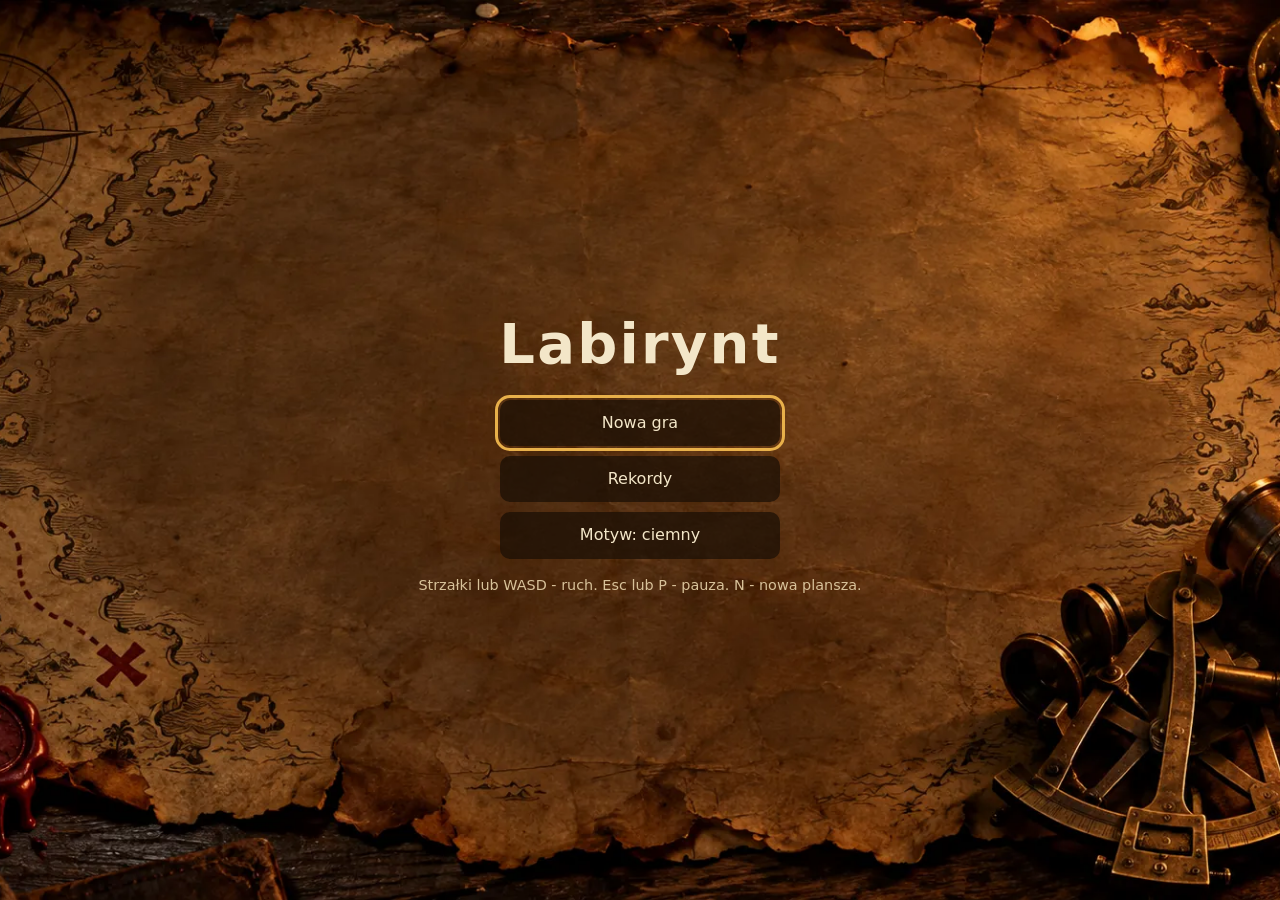
==== commit cc279abe: "Zapisuj wyniki i przerwaną grę w bazie Supabase Gra zakłada graczowi anonimowe konto w Supabase, wys" ====
--- a/index.html
+++ b/index.html
@@ -84,6 +84,8 @@
   <script src="js/maze.js"></script>
   <script src="js/game.js"></script>
   <script src="js/storage.js"></script>
+  <script src="js/cloud-config.js"></script>
+  <script src="js/cloud.js"></script>
   <script src="js/input.js"></script>
   <script src="js/render.js"></script>
   <script src="js/ui.js"></script>
--- a/css/style.css
+++ b/css/style.css
@@ -1,21 +1,24 @@
+/* Motyw "mapa skarbów": ciemny to mapa nocą przy świecy, jasny to mapa w świetle dziennym. */
 :root {
-  --bg: #10141c;
-  --fg: #e6e9ef;
-  --muted: #a9b1c1;
-  --accent: #4cc2ff;
-  --panel: #1b2230;
-  --overlay: rgba(16, 20, 28, 0.88);
+  --bg: #2a170a;
+  --map: url("../img/mapa-ciemna.webp");
+  --fg: #f3e6c8;
+  --muted: #d8c29a;
+  --accent: #e8b04a;
+  --panel: rgba(26, 14, 5, 0.72);
+  --overlay: rgba(42, 23, 10, 0.88);
   --star: #f2c94c;
 }
 
 :root[data-theme="light"] {
-  --bg: #f7f7f4;
-  --fg: #1d2330;
-  --muted: #4a5263;
-  --accent: #0a66c2;
-  --panel: #e7e8e3;
-  --overlay: rgba(247, 247, 244, 0.92);
-  --star: #9a6700;
+  --bg: #e9d3a8;
+  --map: url("../img/mapa-jasna.webp");
+  --fg: #2b1d10;
+  --muted: #5e4630;
+  --accent: #9b2c1c;
+  --panel: rgba(226, 195, 145, 0.82);
+  --overlay: rgba(240, 217, 176, 0.92);
+  --star: #8a5a00;
 }
 
 * {
@@ -33,7 +36,7 @@
 }
 
 body {
-  background: var(--bg);
+  background: var(--bg) var(--map) center / cover no-repeat;
   color: var(--fg);
   font: 16px/1.4 system-ui, -apple-system, "Segoe UI", Roboto, sans-serif;
   overflow: hidden;
@@ -108,8 +111,12 @@
   gap: 8px;
 }
 
+/* Tło pod napisami, bo przy górnej krawędzi mapy są rysunki, liny i drewno stołu. */
 .hud {
   width: 100%;
+  padding: 6px 10px;
+  border-radius: 10px;
+  background: var(--panel);
   display: flex;
   flex-wrap: wrap;
   align-items: center;
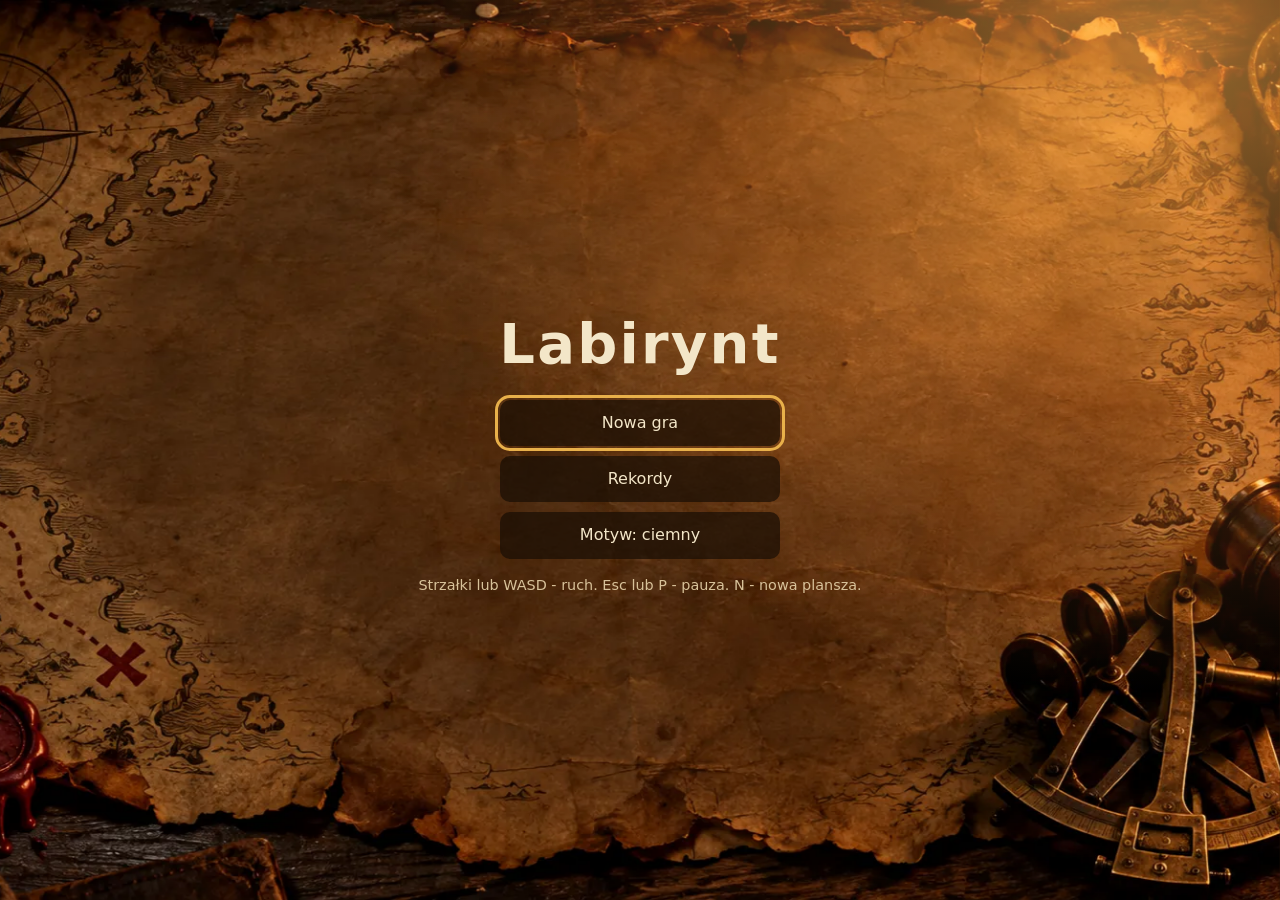
==== commit 88b27f6a: "Ożyw tło mapy: świeca, cień chmury i ruch kamery W ciemnym motywie światło świecy migocze, w jasnym " ====
--- a/index.html
+++ b/index.html
@@ -7,6 +7,10 @@
   <link rel="stylesheet" href="css/style.css">
 </head>
 <body>
+  <div class="scene" aria-hidden="true">
+    <div class="scene-map"></div>
+    <div class="scene-light"></div>
+  </div>
   <main class="app">
     <section class="screen" data-screen="menu">
       <h1 class="title">Labirynt</h1>
--- a/css/style.css
+++ b/css/style.css
@@ -2,6 +2,8 @@
 :root {
   --bg: #2a170a;
   --map: url("../img/mapa-ciemna.webp");
+  /* Świeca jest przy samej górnej krawędzi obrazu, więc w szerokim oknie przycinamy tylko dół. */
+  --map-pos: 50% 0;
   --fg: #f3e6c8;
   --muted: #d8c29a;
   --accent: #e8b04a;
@@ -13,6 +15,7 @@
 :root[data-theme="light"] {
   --bg: #e9d3a8;
   --map: url("../img/mapa-jasna.webp");
+  --map-pos: 50% 50%;
   --fg: #2b1d10;
   --muted: #5e4630;
   --accent: #9b2c1c;
@@ -36,7 +39,7 @@
 }
 
 body {
-  background: var(--bg) var(--map) center / cover no-repeat;
+  background: var(--bg);
   color: var(--fg);
   font: 16px/1.4 system-ui, -apple-system, "Segoe UI", Roboto, sans-serif;
   overflow: hidden;
@@ -45,7 +48,88 @@
   -webkit-tap-highlight-color: transparent;
 }
 
+/* Scena pod treścią gry: obraz mapy, który powoli się przybliża (ruch kamery), i warstwa
+   światła. W ciemnym motywie światło świecy migocze, w jasnym po mapie przesuwa się cień
+   chmury. W trakcie gry kamera stoi, a światło jest przygaszone, żeby nie odciągać od planszy. */
+.scene {
+  position: fixed;
+  inset: 0;
+  overflow: hidden;
+  pointer-events: none;
+}
+
+.scene-map {
+  position: absolute;
+  inset: 0;
+  background: var(--map) var(--map-pos) / cover no-repeat;
+  transform-origin: var(--map-pos);
+  will-change: transform;
+  animation: camera 24s ease-in-out infinite alternate;
+}
+
+/* Przybliżenie od punktu przypięcia obrazu i przesunięcie tylko w bok, mniejsze niż zapas
+   z przybliżenia, więc brzeg obrazu nie wychodzi na ekran, a w ciemnym motywie świeca zostaje. */
+@keyframes camera {
+  from { transform: scale(1) translateX(0); }
+  to { transform: scale(1.1) translateX(-2%); }
+}
+
+.scene-light {
+  position: absolute;
+  inset: 0;
+  transition: opacity 0.6s;
+}
+
+.scene-light::before {
+  content: "";
+  position: absolute;
+  inset: 0;
+}
+
+:root:not([data-theme="light"]) .scene-light::before {
+  background: radial-gradient(ellipse 80% 90% at 90% 5%,
+    rgba(255, 180, 80, 0.6), rgba(255, 140, 50, 0.22) 45%, transparent 80%);
+  animation: candle 3.1s ease-in-out infinite;
+}
+
+/* Nieregularne, łagodne zmiany jasności jak od płomienia, bez szybkiego błyskania. */
+@keyframes candle {
+  0%, 100% { opacity: 0.6; }
+  14% { opacity: 1; }
+  24% { opacity: 0.45; }
+  38% { opacity: 0.9; }
+  50% { opacity: 0.3; }
+  63% { opacity: 1; }
+  76% { opacity: 0.55; }
+  88% { opacity: 0.85; }
+}
+
+:root[data-theme="light"] .scene-light::before {
+  inset: -20% auto -20% 0;
+  width: 70%;
+  background:
+    radial-gradient(ellipse 45% 40% at 40% 45%, rgba(60, 38, 15, 0.38), transparent 70%),
+    radial-gradient(ellipse 40% 35% at 62% 58%, rgba(60, 38, 15, 0.3), transparent 70%);
+  transform: translateX(-100%);
+  animation: cloud 24s linear infinite;
+}
+
+/* Cień przechodzi przez ekran w około 17 s, potem chwila przerwy poza ekranem. */
+@keyframes cloud {
+  0% { transform: translateX(-100%); }
+  70%, 100% { transform: translateX(150%); }
+}
+
+:root[data-screen="game"] .scene-map {
+  animation-play-state: paused;
+}
+
+:root[data-screen="game"] .scene-light {
+  opacity: 0.35;
+}
+
 .app {
+  position: relative;
   height: 100vh;
   height: 100dvh;
   padding: 12px;
@@ -253,7 +337,9 @@
 }
 
 @media (prefers-reduced-motion: reduce) {
-  * {
+  *,
+  *::before,
+  *::after {
     transition: none !important;
     animation: none !important;
   }
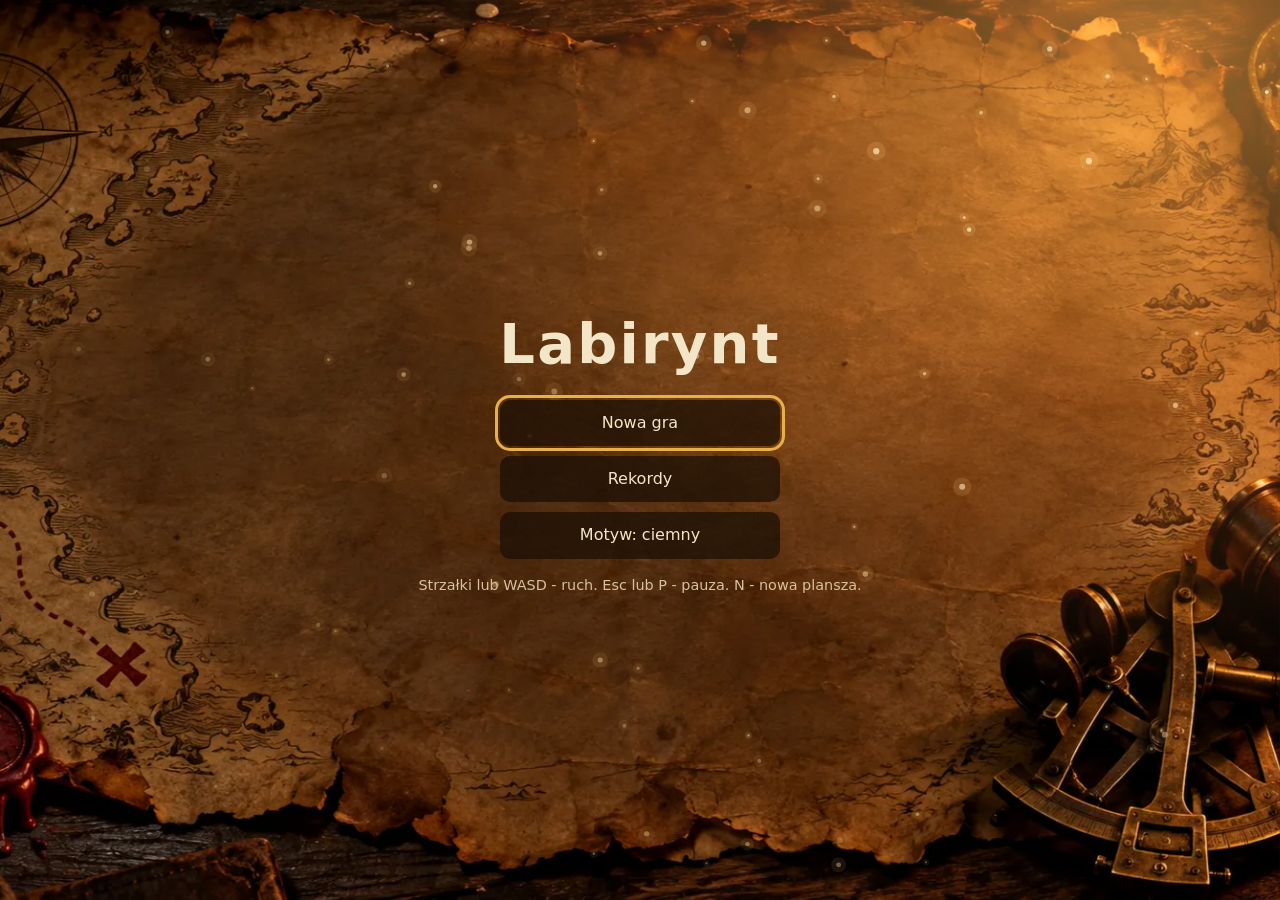
==== commit 0acc84ef: "Dodaj kurz unoszący się w świetle świecy W ciemnym motywie po ekranie powoli płyną do góry drobinki " ====
--- a/index.html
+++ b/index.html
@@ -10,6 +10,7 @@
   <div class="scene" aria-hidden="true">
     <div class="scene-map"></div>
     <div class="scene-light"></div>
+    <canvas class="scene-dust"></canvas>
   </div>
   <main class="app">
     <section class="screen" data-screen="menu">
@@ -93,6 +94,7 @@
   <script src="js/input.js"></script>
   <script src="js/render.js"></script>
   <script src="js/ui.js"></script>
+  <script src="js/dust.js"></script>
   <script src="js/main.js"></script>
 </body>
 </html>
--- a/css/style.css
+++ b/css/style.css
@@ -124,6 +124,16 @@
   animation-play-state: paused;
 }
 
+/* Kurz w świetle świecy rysuje js/dust.js; w jasnym motywie płótno zostaje puste. */
+.scene-dust {
+  position: absolute;
+  inset: 0;
+  width: 100%;
+  height: 100%;
+  transition: opacity 0.6s;
+}
+
+:root[data-screen="game"] .scene-dust,
 :root[data-screen="game"] .scene-light {
   opacity: 0.35;
 }
